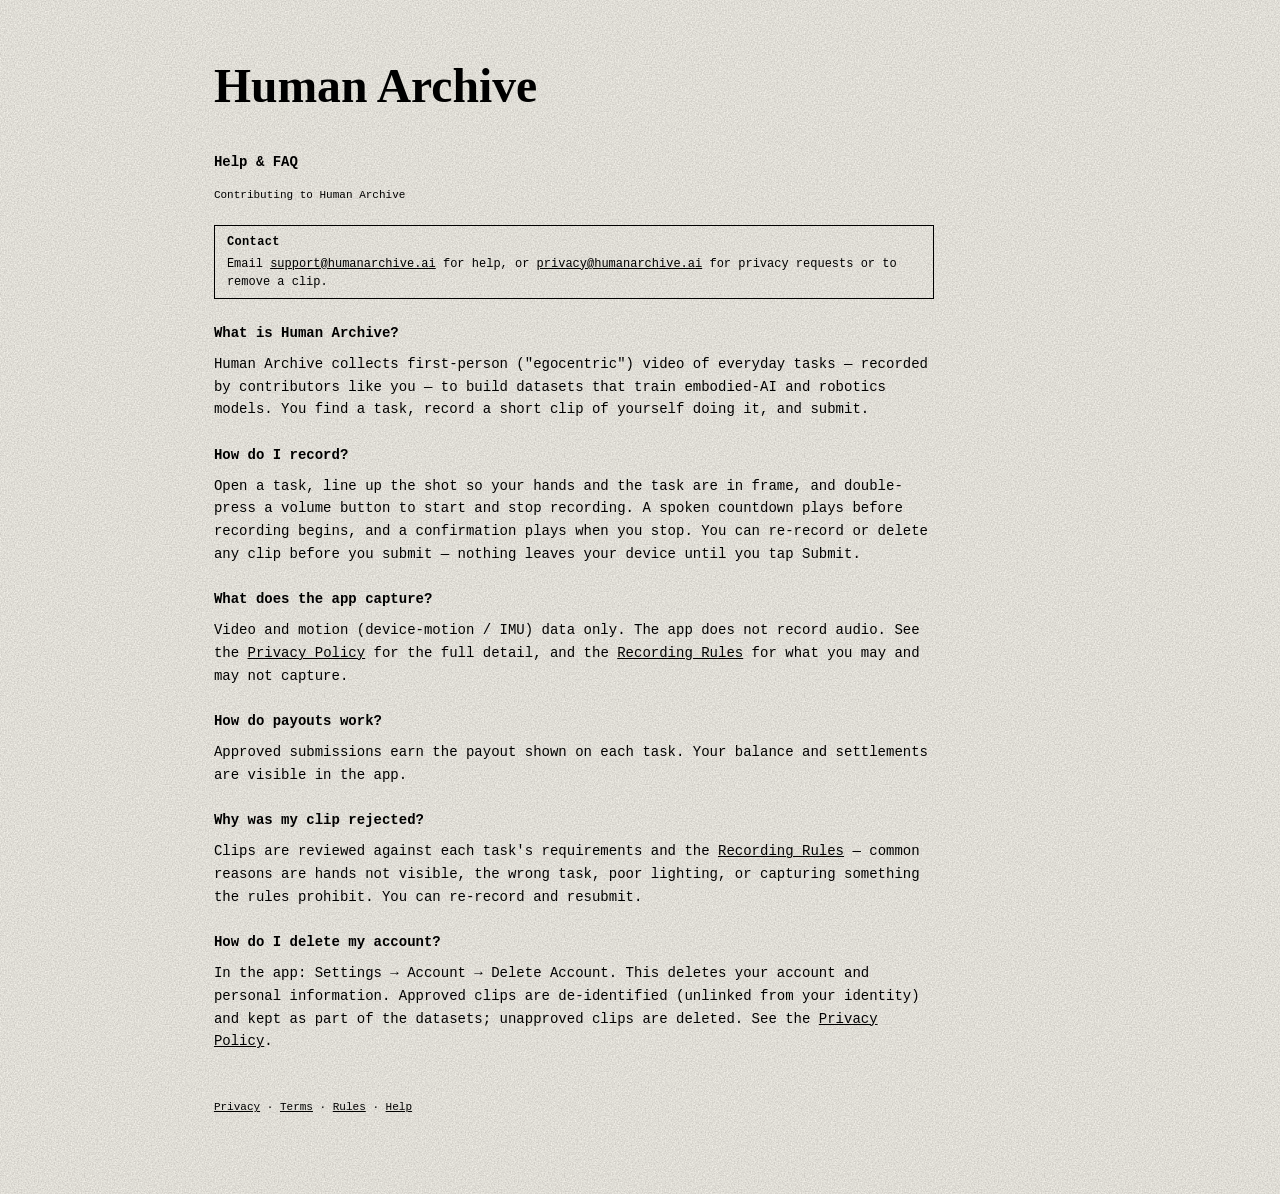
==== help.html @ b86152f5 "Add legal pages: privacy, terms, rules, help" ====
<!DOCTYPE html>
<html lang="en">
<head>
<meta charset="UTF-8">
<meta name="viewport" content="width=device-width, initial-scale=1.0">
<meta name="robots" content="noindex, nofollow">
<meta http-equiv="Cache-Control" content="no-cache, no-store, must-revalidate">
<meta http-equiv="Pragma" content="no-cache">
<meta http-equiv="Expires" content="0">
<title>Help &amp; FAQ — Human Archive</title>
<link rel="stylesheet" href="legal.css">
</head>
<body>
  <div class="container">
    <h1>Human Archive</h1>
    <h2>Help &amp; FAQ</h2>
    <p class="eyebrow">Contributing to Human Archive</p>

    <div class="note">
      <span class="label">Contact</span>
      Email <a href="mailto:support@humanarchive.ai">support@humanarchive.ai</a> for help, or
      <a href="mailto:privacy@humanarchive.ai">privacy@humanarchive.ai</a> for privacy requests or to remove a clip.
    </div>

    <p class="role-group">What is Human Archive?</p>
    <p>Human Archive collects first-person ("egocentric") video of everyday tasks — recorded by contributors like you — to build datasets that train embodied-AI and robotics models. You find a task, record a short clip of yourself doing it, and submit.</p>

    <p class="role-group">How do I record?</p>
    <p>Open a task, line up the shot so your hands and the task are in frame, and double-press a volume button to start and stop recording. A spoken countdown plays before recording begins, and a confirmation plays when you stop. You can re-record or delete any clip before you submit — nothing leaves your device until you tap Submit.</p>

    <p class="role-group">What does the app capture?</p>
    <p>Video and motion (device-motion / IMU) data only. The app does not record audio. See the <a href="privacy.html">Privacy Policy</a> for the full detail, and the <a href="rules.html">Recording Rules</a> for what you may and may not capture.</p>

    <p class="role-group">How do payouts work?</p>
    <p>Approved submissions earn the payout shown on each task. Your balance and settlements are visible in the app. <!-- TODO: add payout cadence / method specifics once finalized --></p>

    <p class="role-group">Why was my clip rejected?</p>
    <p>Clips are reviewed against each task's requirements and the <a href="rules.html">Recording Rules</a> — common reasons are hands not visible, the wrong task, poor lighting, or capturing something the rules prohibit. You can re-record and resubmit.</p>

    <p class="role-group">How do I delete my account?</p>
    <p>In the app: Settings &rarr; Account &rarr; Delete Account. This deletes your account and personal information. Approved clips are de-identified (unlinked from your identity) and kept as part of the datasets; unapproved clips are deleted. See the <a href="privacy.html">Privacy Policy</a>.</p>

    <p class="footer-links"><a href="privacy.html">Privacy</a> · <a href="terms.html">Terms</a> · <a href="rules.html">Rules</a> · <a href="help.html">Help</a></p>
  </div>
</body>
</html>
---- legal.css ----
/* Human Archive — legal pages (privacy / terms / rules / help).
   Matches the homepage aesthetic: cream + noise, JetBrains Mono body,
   Charter serif H1, golden-ratio spacing. Linked only from the app
   (and from each other) — intentionally not surfaced on the homepage. */
:root {
  --phi: 1.618;
  --base: 14px;
  --text-sm: calc(var(--base) / var(--phi));
  --text-base: var(--base);
  --text-md: calc(var(--base) * var(--phi));
  --text-lg: calc(var(--base) * var(--phi) * var(--phi));
  --space-tight: calc(1em / var(--phi));
  --space-1: 1em;
  --space-2: calc(1em * var(--phi));
  --space-3: calc(1em * var(--phi) * var(--phi));
  --space-4: calc(1em * var(--phi) * var(--phi) * var(--phi));
  --col-max: 720px;
  --col-width: min(var(--col-max), calc(100vw / var(--phi)));
}

html, body {
  margin: 0;
  padding: 0;
  background-color: #fbf8f0;
  background-image: url("data:image/svg+xml;utf8,<svg viewBox='0 0 240 240' xmlns='http://www.w3.org/2000/svg'><filter id='n'><feTurbulence type='fractalNoise' baseFrequency='0.7' numOctaves='3' stitchTiles='stitch'/><feColorMatrix values='0 0 0 0 0 0 0 0 0 0 0 0 0 0 0 0 0 0 0.22 0'/></filter><rect width='100%25' height='100%25' filter='url(%23n)'/></svg>");
  background-repeat: repeat;
  background-size: 240px 240px;
  color: #000;
}

body {
  font-family: "JetBrains Mono", Menlo, Consolas, monospace;
  font-size: var(--text-base);
  line-height: var(--phi);
}

.container {
  width: var(--col-width);
  margin-left: calc((100% - var(--col-width)) / var(--phi) / var(--phi));
  margin-right: auto;
  padding-top: var(--space-4);
  padding-bottom: var(--space-4);
}

h1 {
  font-family: Charter, "Iowan Old Style", Georgia, serif;
  font-weight: 600;
  font-size: calc(var(--text-lg) * 1.3);
  line-height: 1.15;
  margin: 0 0 var(--space-tight);
}

.eyebrow { font-size: max(11px, var(--text-sm)); margin: 0 0 var(--space-2); }

h2 {
  font-family: "JetBrains Mono", Menlo, Consolas, monospace;
  font-weight: 600;
  font-size: var(--text-base);
  margin: var(--space-3) 0 var(--space-1);
}

h3 { font-weight: 600; font-size: var(--text-base); margin: var(--space-2) 0 var(--space-tight); }

p, li { margin: 0 0 var(--space-2); }

a { color: #000; text-decoration: underline; }

ul.bulleted { padding-left: var(--space-2); margin: 0 0 var(--space-2); }
ul.bulleted li { margin: 0 0 var(--space-tight); }

.role-group { margin: var(--space-2) 0 var(--space-tight); font-weight: 600; }

hr { border: none; border-top: 1px solid #000; opacity: 0.18; margin: var(--space-2) 0; }

.note {
  border: 1px solid #000;
  padding: var(--space-tight) var(--space-1);
  margin: var(--space-2) 0;
  font-size: max(12px, var(--text-sm));
  line-height: 1.5;
}
.note .label {
  display: block;
  font-weight: 600;
  letter-spacing: 0.03em;
  margin-bottom: calc(var(--space-tight) / 2);
}

.footer-links { margin-top: var(--space-4); font-size: max(11px, var(--text-sm)); }

@media (max-width: 720px) {
  .container {
    width: auto;
    max-width: var(--col-max);
    margin-left: 0;
    margin-right: 0;
    padding-left: var(--space-2);
    padding-right: var(--space-2);
    padding-top: var(--space-3);
    padding-bottom: var(--space-3);
  }
}
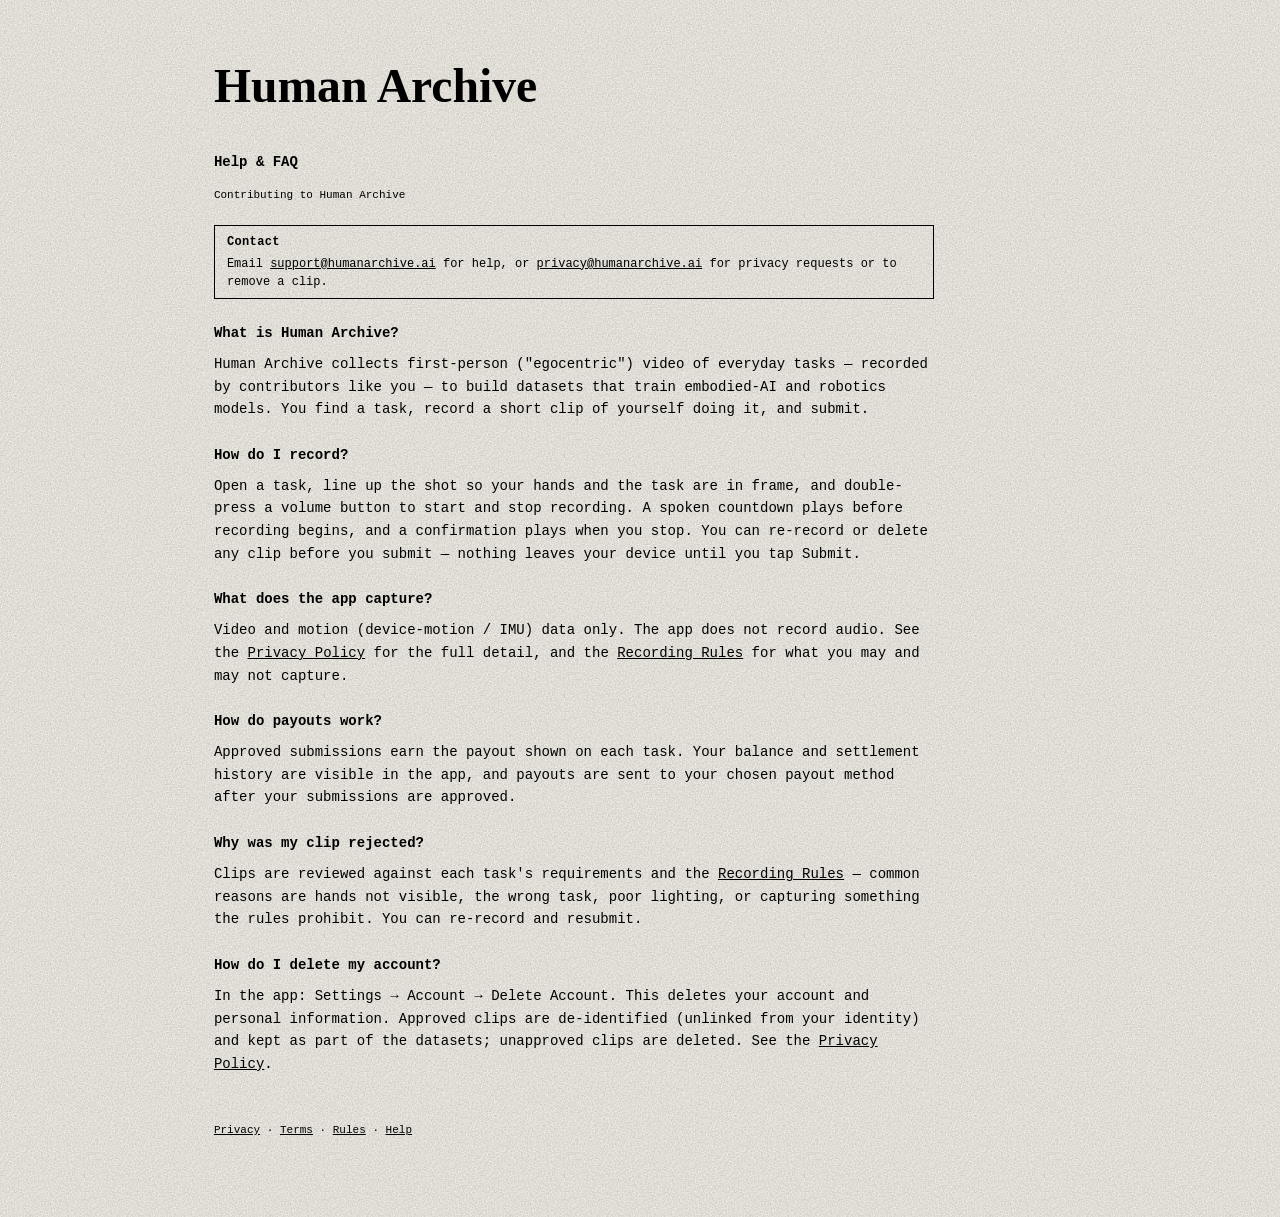
==== commit 9b936875: "Add legal pages: privacy, terms, rules, help" ====
--- a/help.html
+++ b/help.html
@@ -32,7 +32,7 @@
     <p>Video and motion (device-motion / IMU) data only. The app does not record audio. See the <a href="privacy.html">Privacy Policy</a> for the full detail, and the <a href="rules.html">Recording Rules</a> for what you may and may not capture.</p>
 
     <p class="role-group">How do payouts work?</p>
-    <p>Approved submissions earn the payout shown on each task. Your balance and settlements are visible in the app. <!-- TODO: add payout cadence / method specifics once finalized --></p>
+    <p>Approved submissions earn the payout shown on each task. Your balance and settlement history are visible in the app, and payouts are sent to your chosen payout method after your submissions are approved.</p>
 
     <p class="role-group">Why was my clip rejected?</p>
     <p>Clips are reviewed against each task's requirements and the <a href="rules.html">Recording Rules</a> — common reasons are hands not visible, the wrong task, poor lighting, or capturing something the rules prohibit. You can re-record and resubmit.</p>
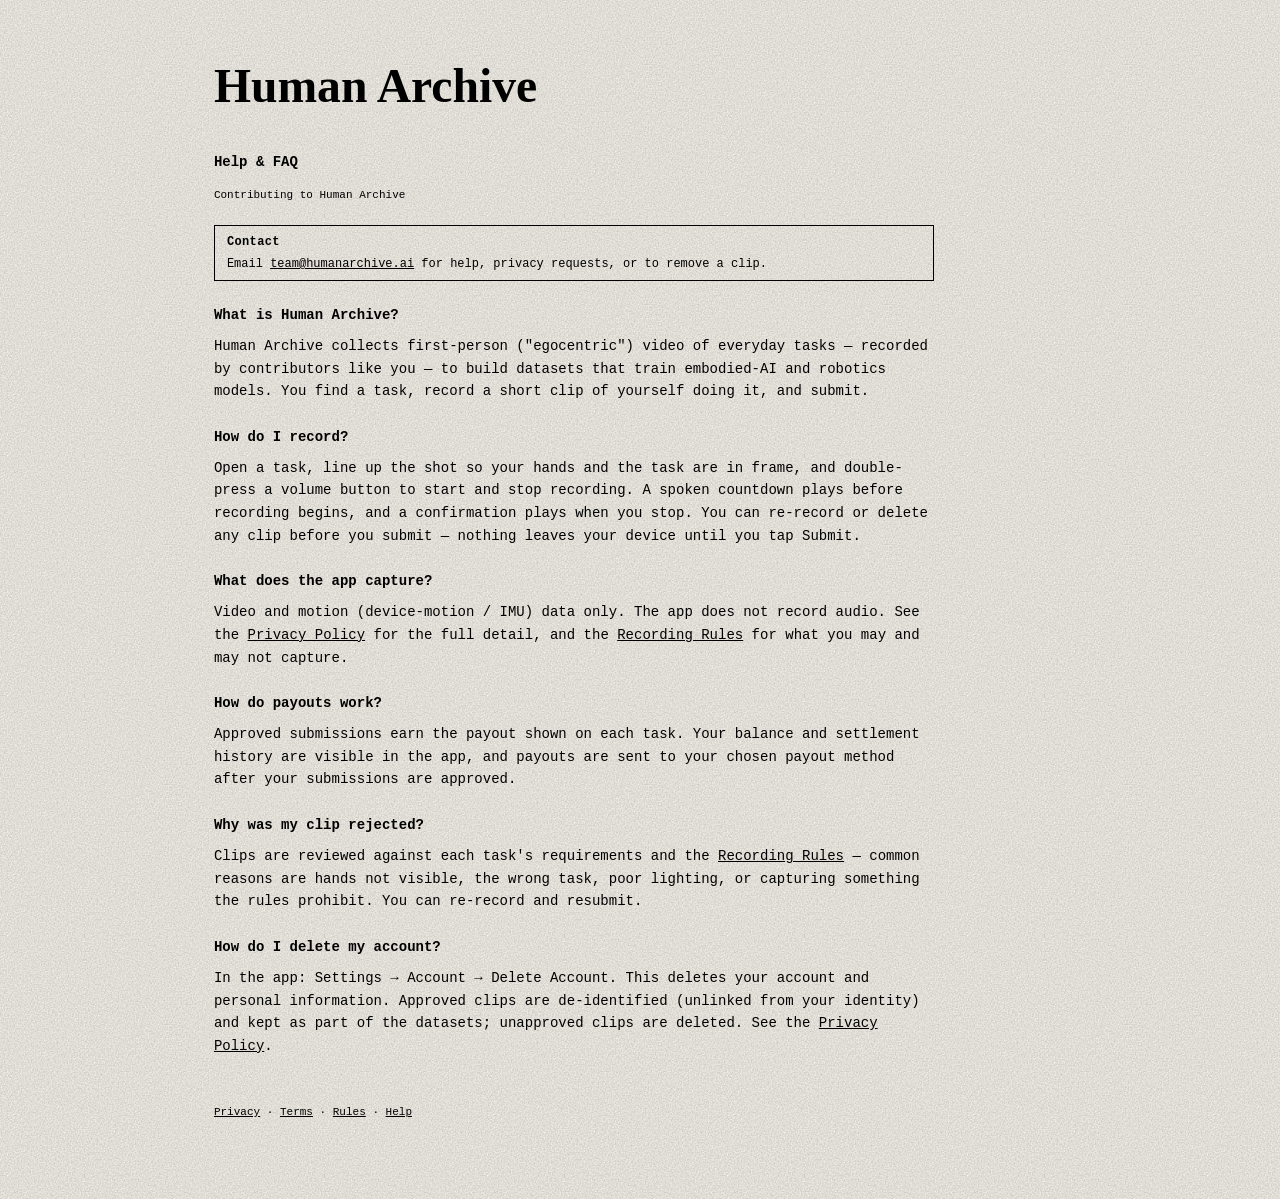
==== commit 1f40f319: "Add legal pages: privacy, terms, rules, help" ====
--- a/help.html
+++ b/help.html
@@ -18,8 +18,7 @@
 
     <div class="note">
       <span class="label">Contact</span>
-      Email <a href="mailto:support@humanarchive.ai">support@humanarchive.ai</a> for help, or
-      <a href="mailto:privacy@humanarchive.ai">privacy@humanarchive.ai</a> for privacy requests or to remove a clip.
+      Email <a href="mailto:team@humanarchive.ai">team@humanarchive.ai</a> for help, privacy requests, or to remove a clip.
     </div>
 
     <p class="role-group">What is Human Archive?</p>
